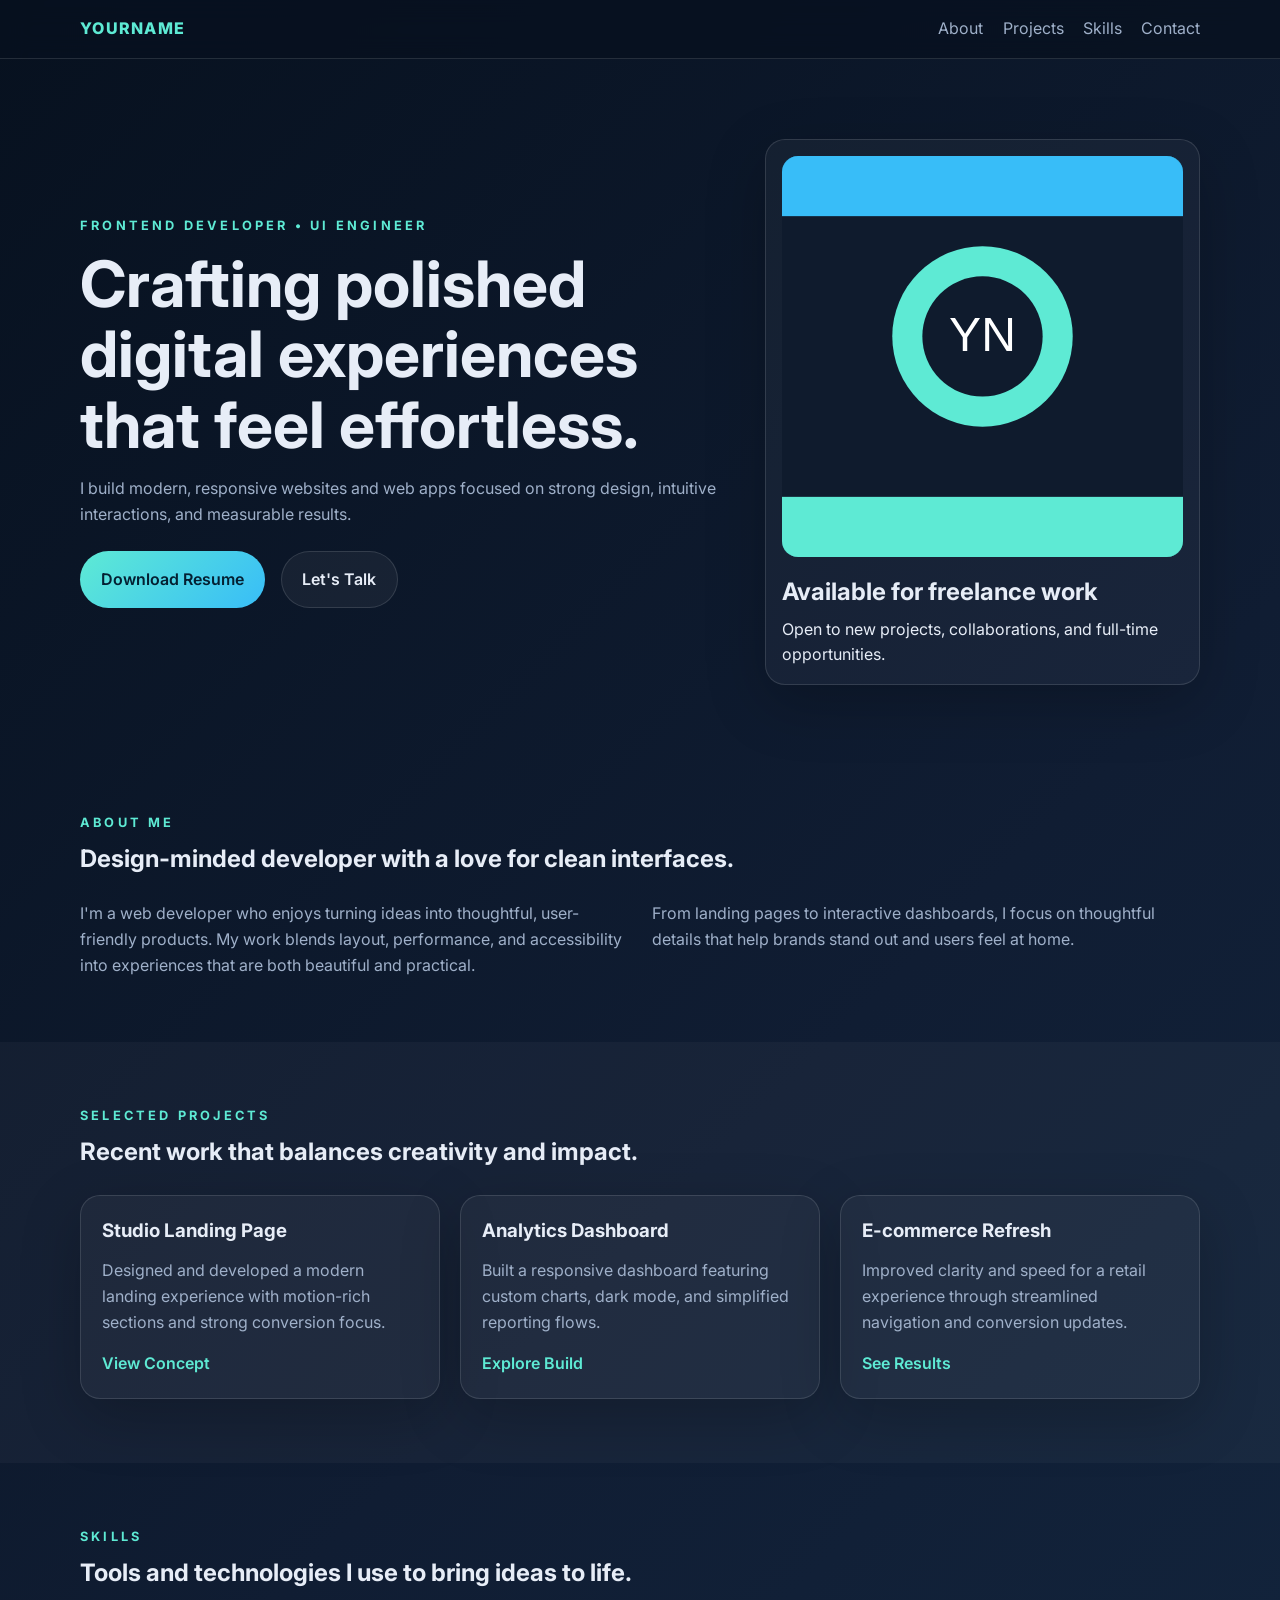
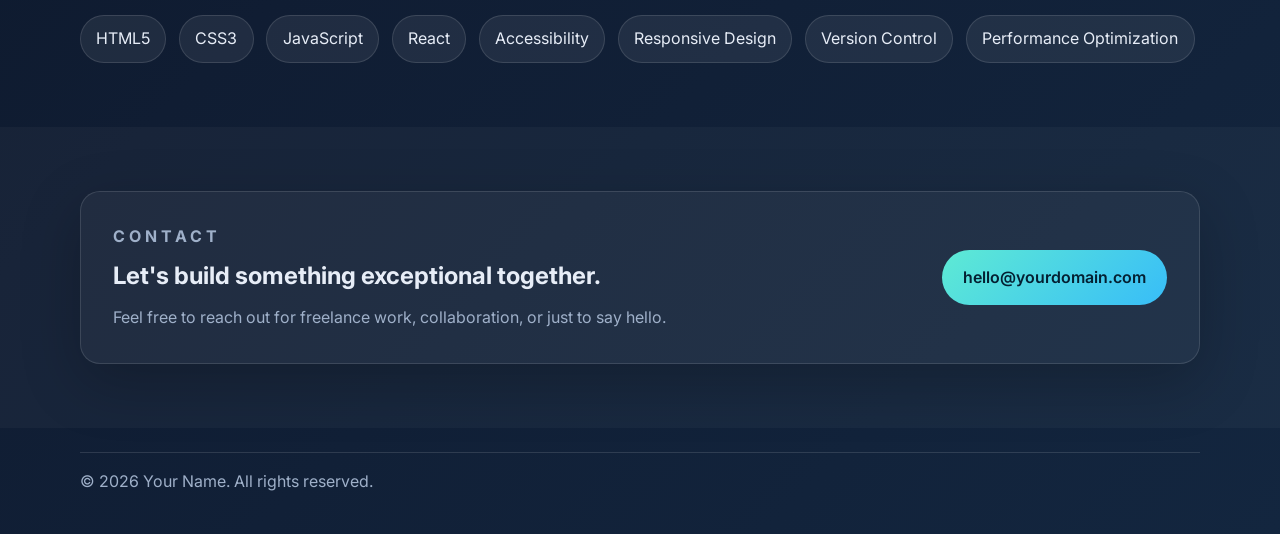
==== index.html @ 8320b013 "chore: add portfolio site" ====
<!DOCTYPE html>
<html lang="en">
  <head>
    <meta charset="UTF-8" />
    <meta name="viewport" content="width=device-width, initial-scale=1.0" />
    <title>Your Name | Portfolio</title>
    <meta name="description" content="Personal portfolio website built with HTML, CSS, and JavaScript." />
    <link rel="preconnect" href="https://fonts.googleapis.com" />
    <link rel="preconnect" href="https://fonts.gstatic.com" crossorigin />
    <link href="https://fonts.googleapis.com/css2?family=Inter:wght@400;500;600;700;800&display=swap" rel="stylesheet" />
    <link rel="stylesheet" href="style.css" />
  </head>
  <body>
    <header class="site-header">
      <nav class="container nav-bar">
        <a href="#home" class="brand">YourName</a>
        <button class="nav-toggle" aria-label="Toggle navigation" aria-expanded="false">
          <span></span><span></span><span></span>
        </button>
        <div class="nav-links">
          <a href="#about">About</a>
          <a href="#projects">Projects</a>
          <a href="#skills">Skills</a>
          <a href="#contact">Contact</a>
        </div>
      </nav>
    </header>

    <main id="home">
      <section class="hero container">
        <div class="hero-copy">
          <p class="eyebrow">Frontend Developer • UI Engineer</p>
          <h1>Crafting polished digital experiences that feel effortless.</h1>
          <p class="hero-text">
            I build modern, responsive websites and web apps focused on strong design,
            intuitive interactions, and measurable results.
          </p>
          <div class="hero-actions">
            <a href="assets/resume.pdf" class="btn btn-primary" target="_blank">Download Resume</a>
            <a href="#contact" class="btn btn-secondary">Let's Talk</a>
          </div>
        </div>
        <div class="hero-card">
          <img src="images/profile.svg" alt="Profile portrait placeholder" />
          <div class="hero-card-content">
            <h2>Available for freelance work</h2>
            <p>Open to new projects, collaborations, and full-time opportunities.</p>
          </div>
        </div>
      </section>

      <section id="about" class="section container">
        <div class="section-heading">
          <p class="eyebrow">About Me</p>
          <h2>Design-minded developer with a love for clean interfaces.</h2>
        </div>
        <div class="about-grid">
          <p>
            I'm a web developer who enjoys turning ideas into thoughtful, user-friendly products.
            My work blends layout, performance, and accessibility into experiences that are both
            beautiful and practical.
          </p>
          <p>
            From landing pages to interactive dashboards, I focus on thoughtful details that help
            brands stand out and users feel at home.
          </p>
        </div>
      </section>

      <section id="projects" class="section section-alt">
        <div class="container">
          <div class="section-heading">
            <p class="eyebrow">Selected Projects</p>
            <h2>Recent work that balances creativity and impact.</h2>
          </div>
          <div class="card-grid">
            <article class="card">
              <h3>Studio Landing Page</h3>
              <p>Designed and developed a modern landing experience with motion-rich sections and strong conversion focus.</p>
              <a href="#contact">View Concept</a>
            </article>
            <article class="card">
              <h3>Analytics Dashboard</h3>
              <p>Built a responsive dashboard featuring custom charts, dark mode, and simplified reporting flows.</p>
              <a href="#contact">Explore Build</a>
            </article>
            <article class="card">
              <h3>E-commerce Refresh</h3>
              <p>Improved clarity and speed for a retail experience through streamlined navigation and conversion updates.</p>
              <a href="#contact">See Results</a>
            </article>
          </div>
        </div>
      </section>

      <section id="skills" class="section container">
        <div class="section-heading">
          <p class="eyebrow">Skills</p>
          <h2>Tools and technologies I use to bring ideas to life.</h2>
        </div>
        <div class="skills-list">
          <span>HTML5</span>
          <span>CSS3</span>
          <span>JavaScript</span>
          <span>React</span>
          <span>Accessibility</span>
          <span>Responsive Design</span>
          <span>Version Control</span>
          <span>Performance Optimization</span>
        </div>
      </section>

      <section id="contact" class="section section-alt">
        <div class="container contact-box">
          <div>
            <p class="eyebrow">Contact</p>
            <h2>Let's build something exceptional together.</h2>
            <p>Feel free to reach out for freelance work, collaboration, or just to say hello.</p>
          </div>
          <a href="mailto:hello@yourdomain.com" class="btn btn-primary">hello@yourdomain.com</a>
        </div>
      </section>
    </main>

    <footer class="site-footer">
      <div class="container footer-content">
        <p>© <span id="year"></span> Your Name. All rights reserved.</p>
      </div>
    </footer>

    <script src="script.js"></script>
  </body>
</html>
---- style.css ----
﻿* {
  box-sizing: border-box;
  margin: 0;
  padding: 0;
}

:root {
  --bg: #07111f;
  --surface: #0f1b2d;
  --surface-2: #15253d;
  --text: #e7edf7;
  --muted: #9fb0c9;
  --accent: #5eead4;
  --accent-strong: #38bdf8;
  --border: rgba(255, 255, 255, 0.12);
}

html {
  scroll-behavior: smooth;
}

body {
  font-family: 'Inter', sans-serif;
  background: linear-gradient(135deg, var(--bg), #101d33 55%, #13263f);
  color: var(--text);
  line-height: 1.6;
}

img {
  max-width: 100%;
  display: block;
}

a {
  color: inherit;
  text-decoration: none;
}

.container {
  width: min(1120px, calc(100% - 2rem));
  margin: 0 auto;
}

.site-header {
  position: sticky;
  top: 0;
  z-index: 100;
  backdrop-filter: blur(12px);
  background: rgba(7, 17, 31, 0.75);
  border-bottom: 1px solid var(--border);
}

.nav-bar {
  display: flex;
  align-items: center;
  justify-content: space-between;
  padding: 1rem 0;
}

.brand {
  font-weight: 800;
  letter-spacing: 0.08em;
  text-transform: uppercase;
  color: var(--accent);
}

.nav-links {
  display: flex;
  gap: 1.2rem;
  color: var(--muted);
}

.nav-links a:hover,
.nav-links a:focus-visible {
  color: var(--text);
}

.nav-toggle {
  display: none;
  flex-direction: column;
  gap: 0.3rem;
  background: transparent;
  border: 0;
  padding: 0.25rem;
  cursor: pointer;
}

.nav-toggle span {
  width: 24px;
  height: 2px;
  background: var(--text);
}

.hero {
  display: grid;
  grid-template-columns: 1.2fr 0.8fr;
  gap: 2rem;
  align-items: center;
  padding: 5rem 0 4rem;
}

.eyebrow {
  color: var(--accent);
  text-transform: uppercase;
  letter-spacing: 0.25em;
  font-size: 0.8rem;
  font-weight: 700;
  margin-bottom: 0.8rem;
}

.hero h1,
.section-heading h2,
.contact-box h2 {
  line-height: 1.1;
  margin-bottom: 1rem;
}

.hero h1 {
  font-size: clamp(2.2rem, 5vw, 4rem);
}

.hero-text,
.about-grid p,
.card p,
.contact-box p {
  color: var(--muted);
  font-size: 1rem;
}

.hero-actions {
  display: flex;
  gap: 1rem;
  margin-top: 1.5rem;
  flex-wrap: wrap;
}

.btn {
  display: inline-flex;
  align-items: center;
  justify-content: center;
  padding: 0.9rem 1.3rem;
  border-radius: 999px;
  font-weight: 600;
  transition: transform 0.2s ease, background 0.2s ease;
}

.btn:hover {
  transform: translateY(-2px);
}

.btn-primary {
  background: linear-gradient(135deg, var(--accent), var(--accent-strong));
  color: #042032;
}

.btn-secondary {
  border: 1px solid var(--border);
  background: rgba(255,255,255,0.05);
}

.hero-card,
.card,
.contact-box {
  background: rgba(255,255,255,0.04);
  border: 1px solid var(--border);
  border-radius: 1.25rem;
  box-shadow: 0 18px 60px rgba(0,0,0,0.22);
}

.hero-card {
  padding: 1rem;
}

.hero-card img {
  border-radius: 1rem;
  margin-bottom: 1rem;
  min-height: 260px;
  object-fit: cover;
  background: linear-gradient(135deg, var(--accent-strong), var(--accent));
}

.hero-card-content h2 {
  margin-bottom: 0.35rem;
}

.section {
  padding: 4rem 0;
}

.section-alt {
  background: rgba(255,255,255,0.03);
}

.section-heading {
  margin-bottom: 1.8rem;
}

.about-grid {
  display: grid;
  grid-template-columns: repeat(2, minmax(0, 1fr));
  gap: 1.5rem;
}

.card-grid {
  display: grid;
  grid-template-columns: repeat(3, minmax(0, 1fr));
  gap: 1.25rem;
}

.card {
  padding: 1.3rem;
}

.card h3 {
  margin-bottom: 0.75rem;
}

.card a {
  display: inline-block;
  margin-top: 1rem;
  color: var(--accent);
  font-weight: 600;
}

.skills-list {
  display: flex;
  flex-wrap: wrap;
  gap: 0.8rem;
}

.skills-list span {
  background: rgba(255,255,255,0.07);
  border: 1px solid var(--border);
  border-radius: 999px;
  padding: 0.65rem 0.95rem;
  color: var(--text);
}

.contact-box {
  display: flex;
  justify-content: space-between;
  align-items: center;
  padding: 2rem;
  gap: 1rem;
}

.site-footer {
  padding: 1.5rem 0 2.5rem;
  color: var(--muted);
}

.footer-content {
  border-top: 1px solid var(--border);
  padding-top: 1rem;
}

@media (max-width: 860px) {
  .hero,
  .about-grid,
  .card-grid {
    grid-template-columns: 1fr;
  }

  .contact-box {
    flex-direction: column;
    align-items: flex-start;
  }
}

@media (max-width: 640px) {
  .nav-toggle {
    display: flex;
  }

  .nav-links {
    position: absolute;
    top: 100%;
    left: 0;
    right: 0;
    flex-direction: column;
    background: rgba(7, 17, 31, 0.95);
    padding: 1rem;
    border-bottom: 1px solid var(--border);
    display: none;
  }

  .nav-links.open {
    display: flex;
  }

  .hero {
    padding-top: 3rem;
  }
}
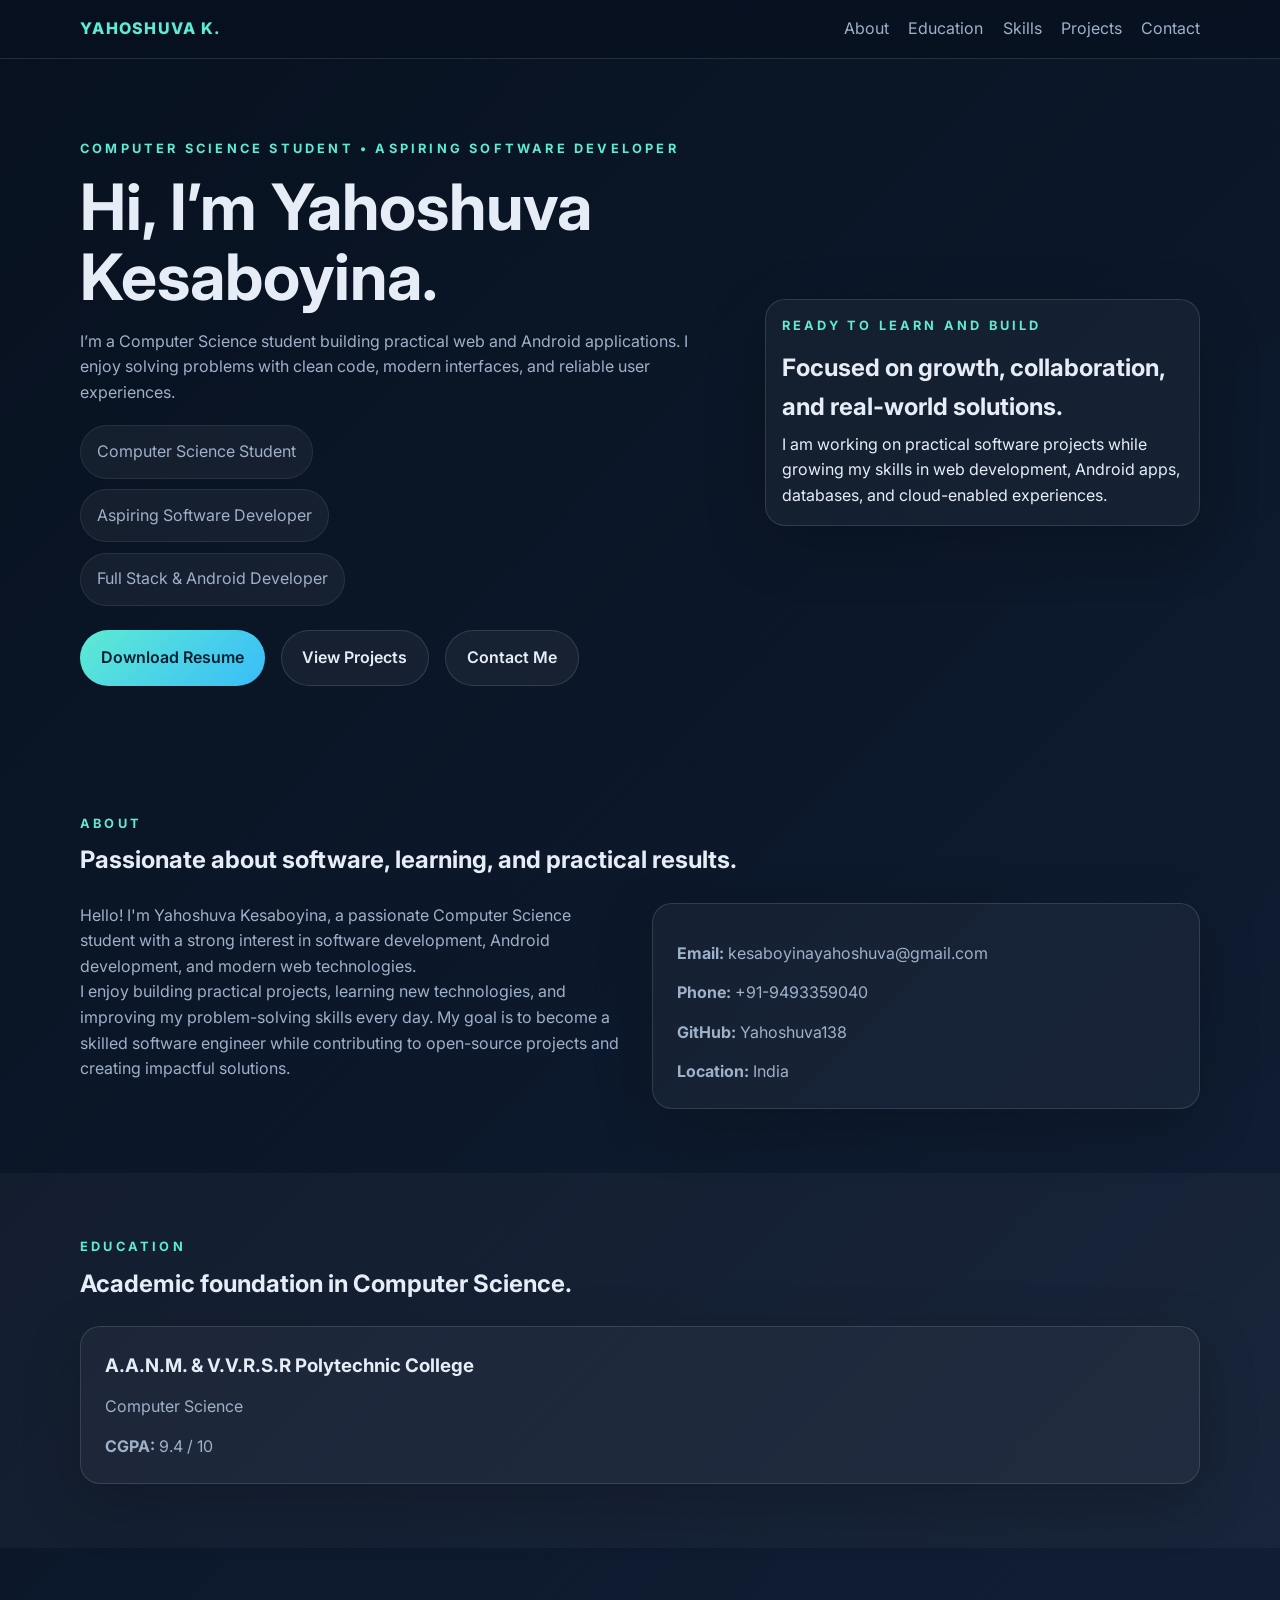
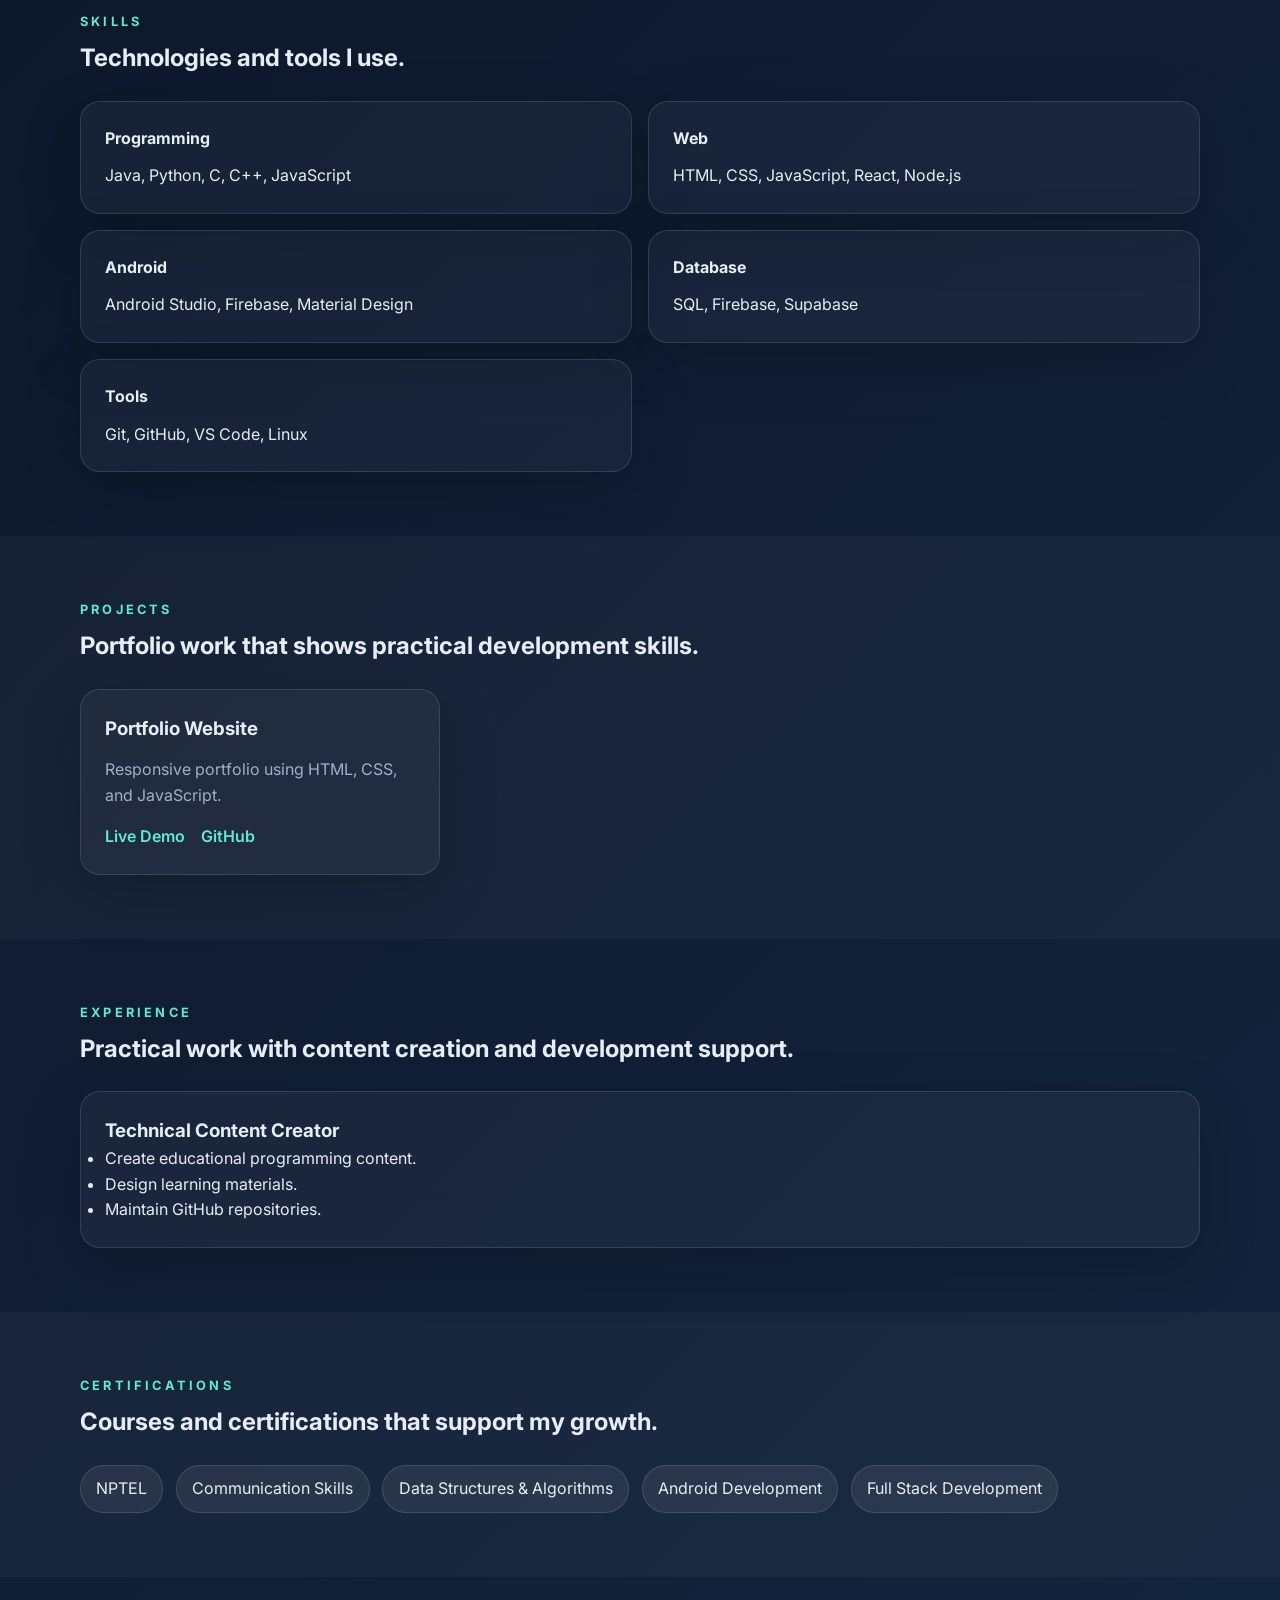
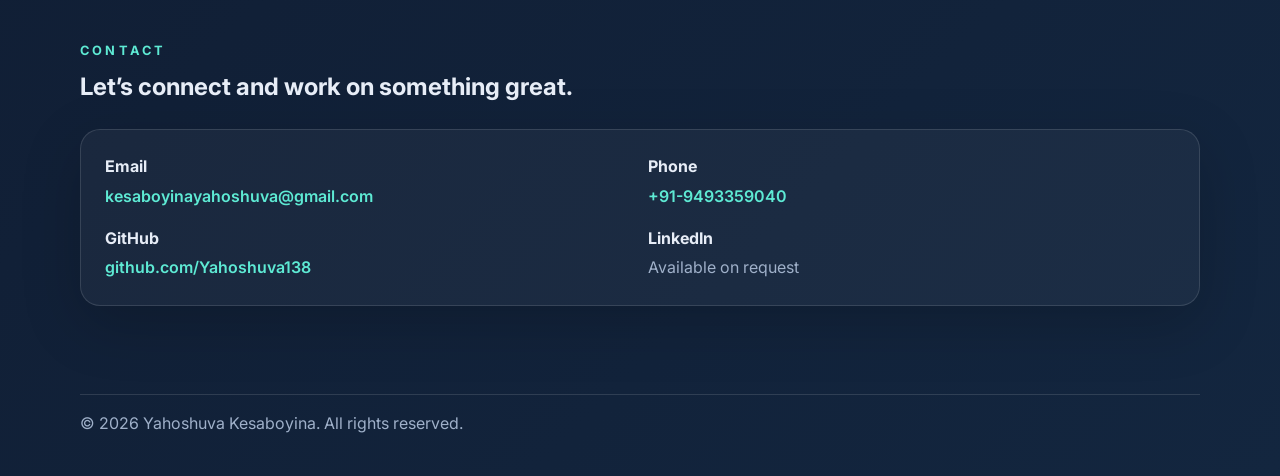
==== commit e0ec0177: "Update portfolio with resume-based content and professional homepage layout" ====
--- a/index.html
+++ b/index.html
@@ -3,8 +3,8 @@
   <head>
     <meta charset="UTF-8" />
     <meta name="viewport" content="width=device-width, initial-scale=1.0" />
-    <title>Your Name | Portfolio</title>
-    <meta name="description" content="Personal portfolio website built with HTML, CSS, and JavaScript." />
+    <title>Yahoshuva Kesaboyina | Portfolio</title>
+    <meta name="description" content="Portfolio of Yahoshuva Kesaboyina — Computer Science student and aspiring full stack & Android developer." />
     <link rel="preconnect" href="https://fonts.googleapis.com" />
     <link rel="preconnect" href="https://fonts.gstatic.com" crossorigin />
     <link href="https://fonts.googleapis.com/css2?family=Inter:wght@400;500;600;700;800&display=swap" rel="stylesheet" />
@@ -13,14 +13,15 @@
   <body>
     <header class="site-header">
       <nav class="container nav-bar">
-        <a href="#home" class="brand">YourName</a>
+        <a href="#home" class="brand">Yahoshuva K.</a>
         <button class="nav-toggle" aria-label="Toggle navigation" aria-expanded="false">
           <span></span><span></span><span></span>
         </button>
         <div class="nav-links">
           <a href="#about">About</a>
+          <a href="#education">Education</a>
+          <a href="#skills">Skills</a>
           <a href="#projects">Projects</a>
-          <a href="#skills">Skills</a>
           <a href="#contact">Contact</a>
         </div>
       </nav>
@@ -29,102 +30,182 @@
     <main id="home">
       <section class="hero container">
         <div class="hero-copy">
-          <p class="eyebrow">Frontend Developer • UI Engineer</p>
-          <h1>Crafting polished digital experiences that feel effortless.</h1>
+          <p class="eyebrow">Computer Science Student • Aspiring Software Developer</p>
+          <h1>Hi, I’m Yahoshuva Kesaboyina.</h1>
           <p class="hero-text">
-            I build modern, responsive websites and web apps focused on strong design,
-            intuitive interactions, and measurable results.
+            I’m a Computer Science student building practical web and Android applications.
+            I enjoy solving problems with clean code, modern interfaces, and reliable user experiences.
           </p>
+          <ul class="hero-list">
+            <li>Computer Science Student</li>
+            <li>Aspiring Software Developer</li>
+            <li>Full Stack & Android Developer</li>
+          </ul>
           <div class="hero-actions">
             <a href="assets/resume.pdf" class="btn btn-primary" target="_blank">Download Resume</a>
-            <a href="#contact" class="btn btn-secondary">Let's Talk</a>
+            <a href="#projects" class="btn btn-secondary">View Projects</a>
+            <a href="#contact" class="btn btn-secondary">Contact Me</a>
           </div>
         </div>
         <div class="hero-card">
-          <img src="images/profile.svg" alt="Profile portrait placeholder" />
           <div class="hero-card-content">
-            <h2>Available for freelance work</h2>
-            <p>Open to new projects, collaborations, and full-time opportunities.</p>
+            <p class="eyebrow">Ready to learn and build</p>
+            <h2>Focused on growth, collaboration, and real-world solutions.</h2>
+            <p>
+              I am working on practical software projects while growing my skills in web development,
+              Android apps, databases, and cloud-enabled experiences.
+            </p>
           </div>
         </div>
       </section>
 
       <section id="about" class="section container">
         <div class="section-heading">
-          <p class="eyebrow">About Me</p>
-          <h2>Design-minded developer with a love for clean interfaces.</h2>
+          <p class="eyebrow">About</p>
+          <h2>Passionate about software, learning, and practical results.</h2>
         </div>
         <div class="about-grid">
-          <p>
-            I'm a web developer who enjoys turning ideas into thoughtful, user-friendly products.
-            My work blends layout, performance, and accessibility into experiences that are both
-            beautiful and practical.
-          </p>
-          <p>
-            From landing pages to interactive dashboards, I focus on thoughtful details that help
-            brands stand out and users feel at home.
-          </p>
+          <div>
+            <p>
+              Hello! I'm Yahoshuva Kesaboyina, a passionate Computer Science student with a strong interest in software development,
+              Android development, and modern web technologies.
+            </p>
+            <p>
+              I enjoy building practical projects, learning new technologies, and improving my problem-solving skills every day.
+              My goal is to become a skilled software engineer while contributing to open-source projects and creating impactful solutions.
+            </p>
+          </div>
+          <div class="info-card">
+            <p><strong>Email:</strong> kesaboyinayahoshuva@gmail.com</p>
+            <p><strong>Phone:</strong> +91-9493359040</p>
+            <p><strong>GitHub:</strong> <a href="https://github.com/Yahoshuva138" target="_blank">Yahoshuva138</a></p>
+            <p><strong>Location:</strong> India</p>
+          </div>
+        </div>
+      </section>
+
+      <section id="education" class="section section-alt">
+        <div class="container">
+          <div class="section-heading">
+            <p class="eyebrow">Education</p>
+            <h2>Academic foundation in Computer Science.</h2>
+          </div>
+          <article class="education-card">
+            <h3>A.A.N.M. & V.V.R.S.R Polytechnic College</h3>
+            <p>Computer Science</p>
+            <p><strong>CGPA:</strong> 9.4 / 10</p>
+          </article>
+        </div>
+      </section>
+
+      <section id="skills" class="section container">
+        <div class="section-heading">
+          <p class="eyebrow">Skills</p>
+          <h2>Technologies and tools I use.</h2>
+        </div>
+        <div class="skill-grid">
+          <div class="skill-card">
+            <h4>Programming</h4>
+            <p>Java, Python, C, C++, JavaScript</p>
+          </div>
+          <div class="skill-card">
+            <h4>Web</h4>
+            <p>HTML, CSS, JavaScript, React, Node.js</p>
+          </div>
+          <div class="skill-card">
+            <h4>Android</h4>
+            <p>Android Studio, Firebase, Material Design</p>
+          </div>
+          <div class="skill-card">
+            <h4>Database</h4>
+            <p>SQL, Firebase, Supabase</p>
+          </div>
+          <div class="skill-card">
+            <h4>Tools</h4>
+            <p>Git, GitHub, VS Code, Linux</p>
+          </div>
         </div>
       </section>
 
       <section id="projects" class="section section-alt">
         <div class="container">
           <div class="section-heading">
-            <p class="eyebrow">Selected Projects</p>
-            <h2>Recent work that balances creativity and impact.</h2>
+            <p class="eyebrow">Projects</p>
+            <h2>Portfolio work that shows practical development skills.</h2>
           </div>
           <div class="card-grid">
-            <article class="card">
-              <h3>Studio Landing Page</h3>
-              <p>Designed and developed a modern landing experience with motion-rich sections and strong conversion focus.</p>
-              <a href="#contact">View Concept</a>
+            <article class="project-card">
+              <h3>Portfolio Website</h3>
+              <p>Responsive portfolio using HTML, CSS, and JavaScript.</p>
+              <div class="project-links">
+                <a href="https://yahoshuva138.github.io/PORTFOLIO/" target="_blank">Live Demo</a>
+                <a href="https://github.com/Yahoshuva138/PORTFOLIO" target="_blank">GitHub</a>
+              </div>
             </article>
-            <article class="card">
-              <h3>Analytics Dashboard</h3>
-              <p>Built a responsive dashboard featuring custom charts, dark mode, and simplified reporting flows.</p>
-              <a href="#contact">Explore Build</a>
-            </article>
-            <article class="card">
-              <h3>E-commerce Refresh</h3>
-              <p>Improved clarity and speed for a retail experience through streamlined navigation and conversion updates.</p>
-              <a href="#contact">See Results</a>
-            </article>
-          </div>
-        </div>
-      </section>
-
-      <section id="skills" class="section container">
-        <div class="section-heading">
-          <p class="eyebrow">Skills</p>
-          <h2>Tools and technologies I use to bring ideas to life.</h2>
-        </div>
-        <div class="skills-list">
-          <span>HTML5</span>
-          <span>CSS3</span>
-          <span>JavaScript</span>
-          <span>React</span>
-          <span>Accessibility</span>
-          <span>Responsive Design</span>
-          <span>Version Control</span>
-          <span>Performance Optimization</span>
-        </div>
-      </section>
-
-      <section id="contact" class="section section-alt">
-        <div class="container contact-box">
-          <div>
-            <p class="eyebrow">Contact</p>
-            <h2>Let's build something exceptional together.</h2>
-            <p>Feel free to reach out for freelance work, collaboration, or just to say hello.</p>
-          </div>
-          <a href="mailto:hello@yourdomain.com" class="btn btn-primary">hello@yourdomain.com</a>
+          </div>
+        </div>
+      </section>
+
+      <section id="experience" class="section container">
+        <div class="section-heading">
+          <p class="eyebrow">Experience</p>
+          <h2>Practical work with content creation and development support.</h2>
+        </div>
+        <article class="info-card">
+          <h3>Technical Content Creator</h3>
+          <ul>
+            <li>Create educational programming content.</li>
+            <li>Design learning materials.</li>
+            <li>Maintain GitHub repositories.</li>
+          </ul>
+        </article>
+      </section>
+
+      <section id="certifications" class="section section-alt">
+        <div class="container">
+          <div class="section-heading">
+            <p class="eyebrow">Certifications</p>
+            <h2>Courses and certifications that support my growth.</h2>
+          </div>
+          <div class="skills-list">
+            <span>NPTEL</span>
+            <span>Communication Skills</span>
+            <span>Data Structures & Algorithms</span>
+            <span>Android Development</span>
+            <span>Full Stack Development</span>
+          </div>
+        </div>
+      </section>
+
+      <section id="contact" class="section container">
+        <div class="section-heading">
+          <p class="eyebrow">Contact</p>
+          <h2>Let’s connect and work on something great.</h2>
+        </div>
+        <div class="contact-card">
+          <div class="contact-item">
+            <strong>Email</strong>
+            <a href="mailto:kesaboyinayahoshuva@gmail.com">kesaboyinayahoshuva@gmail.com</a>
+          </div>
+          <div class="contact-item">
+            <strong>Phone</strong>
+            <a href="tel:+919493359040">+91-9493359040</a>
+          </div>
+          <div class="contact-item">
+            <strong>GitHub</strong>
+            <a href="https://github.com/Yahoshuva138" target="_blank">github.com/Yahoshuva138</a>
+          </div>
+          <div class="contact-item">
+            <strong>LinkedIn</strong>
+            <span>Available on request</span>
+          </div>
         </div>
       </section>
     </main>
 
     <footer class="site-footer">
       <div class="container footer-content">
-        <p>© <span id="year"></span> Your Name. All rights reserved.</p>
+        <p>© <span id="year"></span> Yahoshuva Kesaboyina. All rights reserved.</p>
       </div>
     </footer>
 
--- a/style.css
+++ b/style.css
@@ -120,11 +120,34 @@
 }
 
 .hero-text,
+.hero-list,
 .about-grid p,
 .card p,
-.contact-box p {
+.contact-box p,
+.info-card p,
+.project-card p,
+.education-card p,
+.contact-item a,
+.contact-item span {
   color: var(--muted);
   font-size: 1rem;
+}
+
+.hero-list {
+  list-style: none;
+  margin: 1.25rem 0 0;
+  padding: 0;
+  display: grid;
+  gap: 0.65rem;
+}
+
+.hero-list li {
+  padding: 0.8rem 1rem;
+  background: rgba(255,255,255,0.05);
+  border: 1px solid rgba(255,255,255,0.08);
+  border-radius: 999px;
+  display: inline-flex;
+  width: fit-content;
 }
 
 .hero-actions {
@@ -199,6 +222,65 @@
   display: grid;
   grid-template-columns: repeat(2, minmax(0, 1fr));
   gap: 1.5rem;
+}
+
+.info-card,
+.education-card,
+.project-card,
+.contact-card,
+.skill-card {
+  background: rgba(255,255,255,0.04);
+  border: 1px solid var(--border);
+  border-radius: 1.25rem;
+  padding: 1.5rem;
+  box-shadow: 0 18px 60px rgba(0,0,0,0.18);
+}
+
+.info-card p,
+.education-card p,
+.project-card p,
+.contact-card p {
+  margin-top: 0.85rem;
+}
+
+.skill-grid {
+  display: grid;
+  grid-template-columns: repeat(2, minmax(0, 1fr));
+  gap: 1rem;
+}
+
+.skill-card h4 {
+  margin-bottom: 0.75rem;
+  color: var(--text);
+}
+
+.project-links {
+  margin-top: 1rem;
+  display: flex;
+  gap: 1rem;
+  flex-wrap: wrap;
+}
+
+.project-links a,
+.contact-item a {
+  color: var(--accent);
+  font-weight: 600;
+}
+
+.contact-card {
+  display: grid;
+  grid-template-columns: repeat(2, minmax(0, 1fr));
+  gap: 1rem;
+}
+
+.contact-item {
+  display: flex;
+  flex-direction: column;
+  gap: 0.25rem;
+}
+
+.contact-item strong {
+  color: var(--text);
 }
 
 .card-grid {
